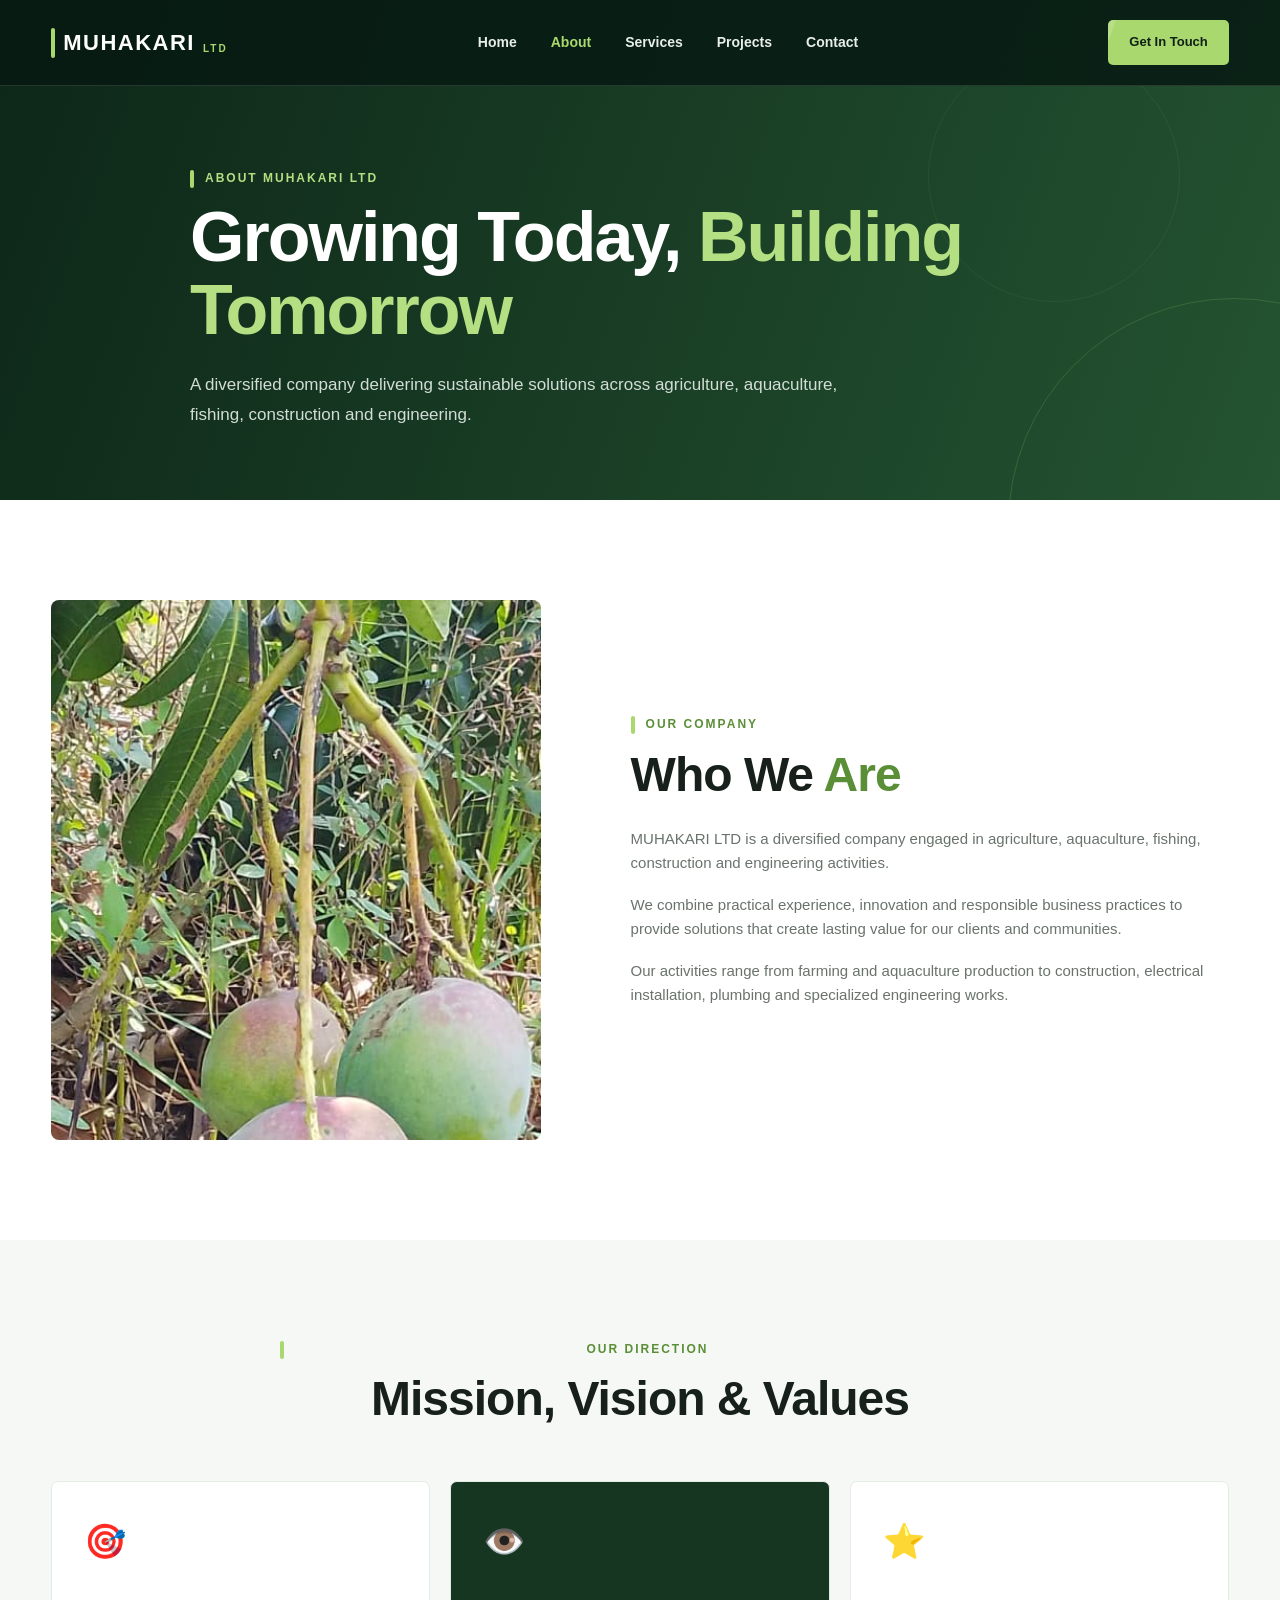
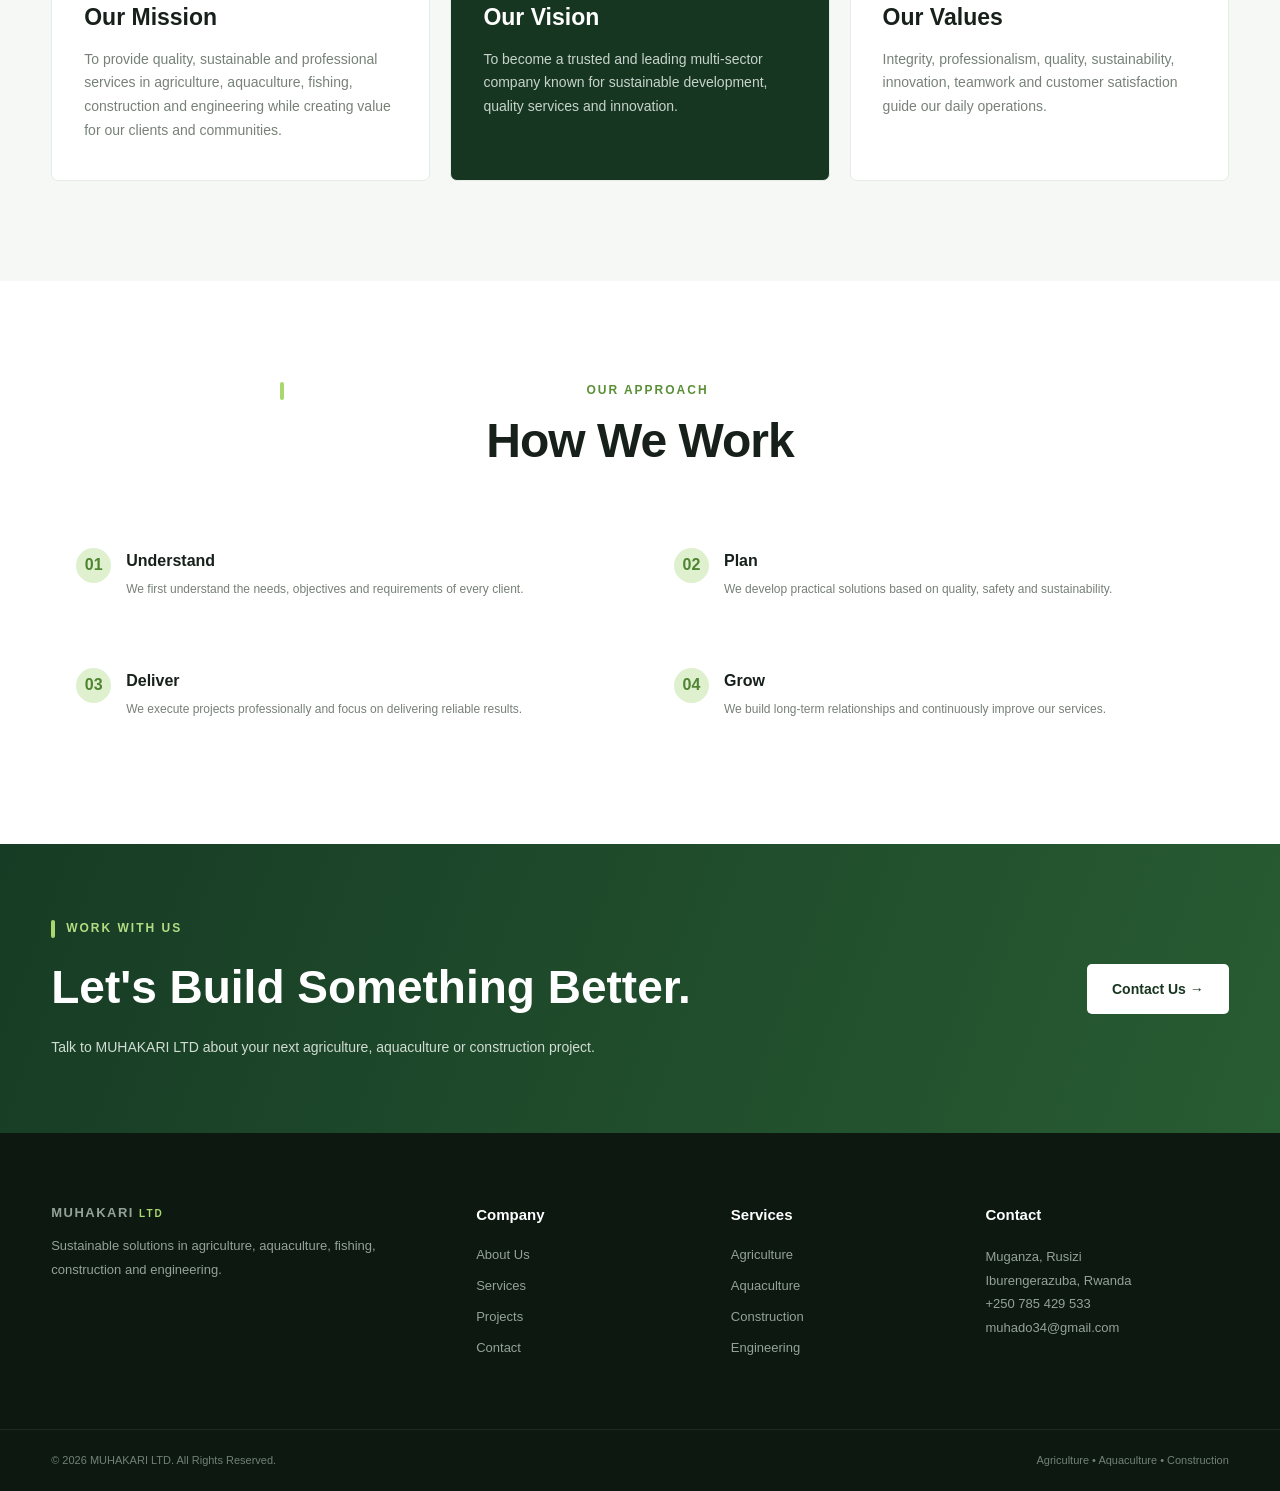
==== about.html @ 99298156 "Initial MUHAKARI L" ====
<!DOCTYPE html>
<html lang="en">
<head>
    <meta charset="UTF-8">
    <meta name="viewport" content="width=device-width, initial-scale=1.0">
    <title>About Us | MUHAKARI LTD</title>
    <link rel="stylesheet" href="css/style.css">
</head>

<body>

<header class="header">
    <div class="container nav-container">

        <a href="index.html" class="logo">
            <span class="logo-main">MUHAKARI</span>
            <span class="logo-sub">LTD</span>
        </a>

        <nav class="navbar">
            <a href="index.html">Home</a>
            <a href="about.html" class="active">About</a>
            <a href="services.html">Services</a>
            <a href="projects.html">Projects</a>
            <a href="contact.html">Contact</a>
        </nav>

        <a href="contact.html" class="nav-button">
            Get In Touch
        </a>

    </div>
</header>


<main>

    <!-- PAGE HERO -->

    <section class="page-hero">

        <div class="container">

            <span class="section-label">
                ABOUT MUHAKARI LTD
            </span>

            <h1>
                Growing Today,
                <span>Building Tomorrow</span>
            </h1>

            <p>
                A diversified company delivering sustainable
                solutions across agriculture, aquaculture,
                fishing, construction and engineering.
            </p>

        </div>

    </section>


    <!-- COMPANY INTRO -->

    <section class="section">

        <div class="container intro-grid">

            <div class="intro-image">

                <div class="image-box">

                    <img
                        src="images/about.jpeg"
                        alt="About MUHAKARI LTD"
                    >

                </div>

            </div>


            <div class="intro-content">

                <span class="section-label">
                    OUR COMPANY
                </span>

                <h2>
                    Who We <span>Are</span>
                </h2>

                <p>
                    MUHAKARI LTD is a diversified company engaged
                    in agriculture, aquaculture, fishing,
                    construction and engineering activities.
                </p>

                <p>
                    We combine practical experience, innovation
                    and responsible business practices to provide
                    solutions that create lasting value for our
                    clients and communities.
                </p>

                <p>
                    Our activities range from farming and
                    aquaculture production to construction,
                    electrical installation, plumbing and
                    specialized engineering works.
                </p>

            </div>

        </div>

    </section>


    <!-- MISSION / VISION -->

    <section class="services section">

        <div class="container">

            <div class="section-heading center">

                <span class="section-label">
                    OUR DIRECTION
                </span>

                <h2>
                    Mission, Vision & Values
                </h2>

            </div>


            <div class="service-grid">

                <article class="service-card">

                    <div class="service-icon">
                        🎯
                    </div>

                    <h3>
                        Our Mission
                    </h3>

                    <p>
                        To provide quality, sustainable and
                        professional services in agriculture,
                        aquaculture, fishing, construction and
                        engineering while creating value for
                        our clients and communities.
                    </p>

                </article>


                <article class="service-card featured">

                    <div class="service-icon">
                        👁️
                    </div>

                    <h3>
                        Our Vision
                    </h3>

                    <p>
                        To become a trusted and leading
                        multi-sector company known for
                        sustainable development, quality
                        services and innovation.
                    </p>

                </article>


                <article class="service-card">

                    <div class="service-icon">
                        ⭐
                    </div>

                    <h3>
                        Our Values
                    </h3>

                    <p>
                        Integrity, professionalism, quality,
                        sustainability, innovation, teamwork
                        and customer satisfaction guide our
                        daily operations.
                    </p>

                </article>

            </div>

        </div>

    </section>


    <!-- OUR APPROACH -->

    <section class="section">

        <div class="container">

            <div class="section-heading center">

                <span class="section-label">
                    OUR APPROACH
                </span>

                <h2>
                    How We Work
                </h2>

            </div>


            <div class="why-items">

                <div class="why-item">

                    <span class="why-icon">01</span>

                    <div>

                        <h3>
                            Understand
                        </h3>

                        <p>
                            We first understand the needs,
                            objectives and requirements of
                            every client.
                        </p>

                    </div>

                </div>


                <div class="why-item">

                    <span class="why-icon">02</span>

                    <div>

                        <h3>
                            Plan
                        </h3>

                        <p>
                            We develop practical solutions
                            based on quality, safety and
                            sustainability.
                        </p>

                    </div>

                </div>


                <div class="why-item">

                    <span class="why-icon">03</span>

                    <div>

                        <h3>
                            Deliver
                        </h3>

                        <p>
                            We execute projects professionally
                            and focus on delivering reliable
                            results.
                        </p>

                    </div>

                </div>


                <div class="why-item">

                    <span class="why-icon">04</span>

                    <div>

                        <h3>
                            Grow
                        </h3>

                        <p>
                            We build long-term relationships
                            and continuously improve our
                            services.
                        </p>

                    </div>

                </div>

            </div>

        </div>

    </section>


    <!-- CTA -->

    <section class="cta">

        <div class="container cta-container">

            <div>

                <span class="section-label">
                    WORK WITH US
                </span>

                <h2>
                    Let's Build Something Better.
                </h2>

                <p>
                    Talk to MUHAKARI LTD about your next
                    agriculture, aquaculture or construction
                    project.
                </p>

            </div>

            <a href="contact.html" class="btn btn-light">
                Contact Us →
            </a>

        </div>

    </section>

</main>


<footer class="footer">

    <div class="container footer-grid">

        <div>

            <a href="index.html" class="footer-logo">
                MUHAKARI <span>LTD</span>
            </a>

            <p>
                Sustainable solutions in agriculture,
                aquaculture, fishing, construction and
                engineering.
            </p>

        </div>

        <div>

            <h3>Company</h3>

            <a href="about.html">About Us</a>
            <a href="services.html">Services</a>
            <a href="projects.html">Projects</a>
            <a href="contact.html">Contact</a>

        </div>

        <div>

            <h3>Services</h3>

            <a href="services.html">Agriculture</a>
            <a href="services.html">Aquaculture</a>
            <a href="services.html">Construction</a>
            <a href="services.html">Engineering</a>

        </div>

    
<div>

    <h3>
        Contact
    </h3>

    <p>
        Muganza, Rusizi
    </p>

    <p>
        Iburengerazuba, Rwanda
    </p>

    <p>
        +250 785 429 533
    </p>

    <p>
        muhado34@gmail.com
    </p>

</div>


    </div>

    <div class="footer-bottom">

        <p>
            © 2026 MUHAKARI LTD. All Rights Reserved.
        </p>

        <p>
            Agriculture • Aquaculture • Construction
        </p>

    </div>

</footer>

</body>
</html>
---- css/style.css ----
/* =========================================
   MUHAKARI LTD
   MAIN STYLESHEET
========================================= */


/* =========================================
   RESET
========================================= */

* {
    margin: 0;
    padding: 0;
    box-sizing: border-box;
}

html {
    scroll-behavior: smooth;
}

body {
    font-family:
        Arial,
        Helvetica,
        sans-serif;

    color: #17201b;

    background: #ffffff;

    line-height: 1.6;
}

img {
    width: 100%;
    display: block;
}

a {
    text-decoration: none;
    color: inherit;
}

.container {
    width: min(1180px, 92%);

    margin: auto;
}

.section {
    padding: 100px 0;
}


/* =========================================
   HEADER
========================================= */

.header {
    position: absolute;

    top: 0;
    left: 0;

    width: 100%;

    z-index: 100;

    background: rgba(7, 25, 18, 0.85);

    border-bottom:
        1px solid
        rgba(255, 255, 255, 0.12);
}

.nav-container {
    min-height: 85px;

    display: flex;

    align-items: center;

    justify-content: space-between;

    gap: 30px;
}


/* LOGO */

.logo {
    display: flex;

    align-items: baseline;

    gap: 6px;

    color: #ffffff;

    font-size: 23px;

    font-weight: 800;

    letter-spacing: 1px;
}

.logo-main {
    color: #ffffff;
}

.logo-sub {
    color: #a8d86e;

    font-size: 14px;
}


/* NAVIGATION */

.navbar {
    display: flex;

    align-items: center;

    gap: 34px;
}

.navbar a {
    color: #e8eee9;

    font-size: 14px;

    font-weight: 600;

    transition: 0.3s;
}

.navbar a:hover,
.navbar a.active {
    color: #a8d86e;
}


/* NAV BUTTON */

.nav-button {
    padding: 12px 21px;

    background: #a8d86e;

    color: #102116;

    border-radius: 5px;

    font-size: 13px;

    font-weight: 700;

    transition: 0.3s;
}

.nav-button:hover {
    background: #ffffff;

    transform: translateY(-2px);
}


/* =========================================
   HERO
========================================= */

.hero {
    min-height: 800px;

    position: relative;

    display: flex;

    align-items: center;

    background-image:
        url("../images/hero.jpg");

    background-size: cover;

    background-position: center;
}

.hero-overlay {
    position: absolute;

    inset: 0;

    background:
        linear-gradient(
            90deg,
            rgba(4, 20, 13, 0.94),
            rgba(4, 20, 13, 0.68),
            rgba(4, 20, 13, 0.35)
        );
}

.hero-container {
    position: relative;

    z-index: 2;

    display: grid;

    grid-template-columns:
        1.4fr
        0.8fr;

    align-items: center;

    gap: 70px;

    padding-top: 80px;
}

.hero-content {
    max-width: 720px;
}

.hero-tag {
    display: inline-block;

    margin-bottom: 20px;

    padding: 8px 15px;

    border-left:
        3px solid
        #a8d86e;

    color: #d2e8bd;

    font-size: 12px;

    font-weight: 700;

    letter-spacing: 2px;
}

.hero h1 {
    color: #ffffff;

    font-size:
        clamp(48px, 6vw, 78px);

    line-height: 1.03;

    letter-spacing: -2px;

    margin-bottom: 28px;
}

.hero h1 span {
    color: #a8d86e;
}

.hero-content > p {
    max-width: 620px;

    color: #d7dfda;

    font-size: 17px;

    line-height: 1.8;
}


/* HERO BUTTONS */

.hero-buttons {
    display: flex;

    gap: 14px;

    margin-top: 35px;

    flex-wrap: wrap;
}

.btn {
    display: inline-flex;

    align-items: center;

    justify-content: center;

    min-height: 50px;

    padding: 0 25px;

    border-radius: 5px;

    font-size: 14px;

    font-weight: 700;

    transition: 0.3s;
}

.btn-primary {
    background: #a8d86e;

    color: #142018;
}

.btn-primary:hover {
    background: #ffffff;

    transform: translateY(-3px);
}

.btn-outline {
    color: #ffffff;

    border:
        1px solid
        rgba(255, 255, 255, 0.5);
}

.btn-outline:hover {
    background: #ffffff;

    color: #142018;
}


/* HERO INFO */

.hero-info {
    display: flex;

    flex-direction: column;

    gap: 14px;
}

.info-card {
    display: flex;

    align-items: center;

    gap: 18px;

    padding: 18px 20px;

    background:
        rgba(255, 255, 255, 0.08);

    border:
        1px solid
        rgba(255, 255, 255, 0.16);

    backdrop-filter: blur(8px);

    border-radius: 6px;
}

.info-card strong {
    color: #a8d86e;

    font-size: 22px;
}

.info-card h3 {
    color: #ffffff;

    font-size: 16px;
}

.info-card p {
    color: #bdc9c1;

    font-size: 12px;
}


/* =========================================
   SECTION TITLES
========================================= */

.section-label {
    display: block;

    margin-bottom: 12px;

    color: #5b8f37;

    font-size: 12px;

    font-weight: 800;

    letter-spacing: 2px;
}

.section-heading {
    display: flex;

    align-items: end;

    justify-content: space-between;

    gap: 50px;

    margin-bottom: 50px;
}

.section-heading h2,
.intro-content h2,
.why h2 {
    color: #17201b;

    font-size:
        clamp(32px, 4vw, 48px);

    line-height: 1.15;

    letter-spacing: -1px;
}

.section-heading > p {
    max-width: 470px;

    color: #6c776f;

    font-size: 15px;
}

.section-heading.center {
    display: block;

    text-align: center;

    max-width: 720px;

    margin:
        0 auto
        55px;
}

.section-heading.center p {
    margin: 18px auto 0;
}


/* =========================================
   INTRO
========================================= */

.intro {
    background: #ffffff;
}

.intro-grid {
    display: grid;

    grid-template-columns:
        0.9fr
        1.1fr;

    gap: 90px;

    align-items: center;
}

.intro-image {
    position: relative;
}

.image-box {
    position: relative;

    overflow: hidden;

    border-radius: 8px;
}

.image-box img {
    height: 540px;

    object-fit: cover;
}

.experience {
    position: absolute;

    right: 20px;

    bottom: 20px;

    width: 150px;

    padding: 22px;

    background: #a8d86e;

    color: #17201b;

    border-radius: 5px;
}

.experience strong {
    display: block;

    font-size: 38px;

    line-height: 1;
}

.experience span {
    display: block;

    margin-top: 8px;

    font-size: 12px;

    font-weight: 700;
}

.intro-content h2 {
    margin-bottom: 25px;
}

.intro-content h2 span {
    color: #5b8f37;
}

.intro-content p {
    margin-bottom: 18px;

    color: #69736c;

    font-size: 15px;
}


/* CHECK LIST */

.check-list {
    display: grid;

    grid-template-columns:
        1fr
        1fr;

    gap: 12px;

    margin: 28px 0;
}

.check-list div {
    display: flex;

    align-items: center;

    gap: 10px;

    color: #26322b;

    font-size: 13px;

    font-weight: 600;
}

.check-list span {
    display: flex;

    align-items: center;

    justify-content: center;

    width: 22px;

    height: 22px;

    background: #e9f5dc;

    color: #4f8431;

    border-radius: 50%;

    font-size: 12px;
}

.text-button {
    display: inline-block;

    color: #4f8431;

    font-size: 14px;

    font-weight: 800;

    transition: 0.3s;
}

.text-button:hover {
    letter-spacing: 0.5px;
}


/* =========================================
   SERVICES
========================================= */

.services {
    background: #f5f8f4;
}

.service-grid {
    display: grid;

    grid-template-columns:
        repeat(3, 1fr);

    gap: 20px;
}

.service-card {
    position: relative;

    min-height: 300px;

    padding: 32px;

    background: #ffffff;

    border:
        1px solid
        #e5ebe5;

    border-radius: 7px;

    transition: 0.35s;

    overflow: hidden;
}

.service-card:hover {
    transform: translateY(-7px);

    box-shadow:
        0 20px 45px
        rgba(25, 45, 31, 0.09);
}

.service-card.featured {
    background: #173622;

    color: #ffffff;
}

.service-icon {
    font-size: 34px;

    margin-bottom: 30px;
}

.service-number {
    position: absolute;

    top: 30px;

    right: 30px;

    color: #a9b3ac;

    font-size: 12px;

    font-weight: 700;
}

.service-card.featured .service-number {
    color: #9eb7a2;
}

.service-card h3 {
    margin-bottom: 12px;

    font-size: 23px;
}

.service-card p {
    color: #778179;

    font-size: 14px;

    line-height: 1.7;
}

.service-card.featured p {
    color: #c6d3ca;
}

.service-card a {
    position: absolute;

    left: 32px;

    bottom: 28px;

    color: #568a36;

    font-size: 13px;

    font-weight: 800;
}

.service-card.featured a {
    color: #b2df7d;
}


/* =========================================
   INDUSTRIES
========================================= */

.industries {
    background: #ffffff;
}

.industry-grid {
    display: grid;

    grid-template-columns:
        repeat(3, 1fr);

    gap: 20px;
}

.industry-card {
    min-height: 390px;

    position: relative;

    display: flex;

    align-items: end;

    padding: 30px;

    border-radius: 8px;

    overflow: hidden;

    background-size: cover;

    background-position: center;

    isolation: isolate;
}

.industry-card::before {
    content: "";

    position: absolute;

    inset: 0;

    z-index: -1;

    background:
        linear-gradient(
            transparent 15%,
            rgba(3, 18, 10, 0.92)
        );
}

.agriculture-bg {
    background-image:
        url("../images/agriculture.jpg");
}

.aquaculture-bg {
    background-image:
        url("../images/aquaculture.jpg");
}

.construction-bg {
    background-image:
        url("../images/construction.jpg");
}

.industry-card div {
    color: #ffffff;
}

.industry-card span {
    color: #b3dd82;

    font-size: 12px;

    font-weight: 800;
}

.industry-card h3 {
    margin: 8px 0;

    font-size: 28px;
}

.industry-card p {
    color: #d4ded7;

    font-size: 13px;

    line-height: 1.7;
}


/* =========================================
   WHY US
========================================= */

.why {
    background: #eef4eb;
}

.why-grid {
    display: grid;

    grid-template-columns:
        0.9fr
        1.1fr;

    gap: 100px;

    align-items: center;
}

.why h2 {
    margin-bottom: 22px;
}

.why > .container > div:first-child > p {
    color: #69736c;

    font-size: 15px;

    line-height: 1.8;
}

.why-items {
    display: grid;

    grid-template-columns:
        1fr
        1fr;

    gap: 18px;
}

.why-item {
    display: flex;

    gap: 15px;

    padding: 25px;

    background: #ffffff;

    border-radius: 7px;
}

.why-icon {
    flex-shrink: 0;

    display: flex;

    align-items: center;

    justify-content: center;

    width: 35px;

    height: 35px;

    background: #dff0cf;

    color: #4f8431;

    border-radius: 50%;

    font-weight: 800;
}

.why-item h3 {
    margin-bottom: 7px;

    font-size: 16px;
}

.why-item p {
    color: #768078;

    font-size: 12px;

    line-height: 1.6;
}


/* =========================================
   CTA
========================================= */

.cta {
    padding: 75px 0;

    background:
        linear-gradient(
            110deg,
            #173c25,
            #285c32
        );

    color: #ffffff;
}

.cta-container {
    display: flex;

    align-items: center;

    justify-content: space-between;

    gap: 50px;
}

.cta .section-label {
    color: #b3dd82;
}

.cta h2 {
    margin-bottom: 12px;

    font-size:
        clamp(30px, 4vw, 46px);
}

.cta p {
    max-width: 600px;

    color: #d1ddd4;

    font-size: 14px;
}

.btn-light {
    flex-shrink: 0;

    background: #ffffff;

    color: #18351f;
}

.btn-light:hover {
    background: #b4df82;

    transform: translateY(-3px);
}


/* =========================================
   FOOTER
========================================= */

.footer {
    padding-top: 70px;

    background: #0c1810;

    color: #ffffff;
}

.footer-grid {
    display: grid;

    grid-template-columns:
        1.5fr
        0.8fr
        0.8fr
        1fr;

    gap: 60px;

    padding-bottom: 60px;
}

.footer-logo {
    display: inline-block;

    margin-bottom: 20px;

    font-size: 23px;

    font-weight: 800;

    letter-spacing: 1px;
}

.footer-logo span {
    color: #a8d86e;
}

.footer-grid > div:first-child p {
    max-width: 350px;

    color: #94a299;

    font-size: 13px;

    line-height: 1.8;
}

.footer h3 {
    margin-bottom: 18px;

    color: #ffffff;

    font-size: 15px;
}

.footer-grid a {
    display: block;

    margin-bottom: 10px;

    color: #94a299;

    font-size: 13px;

    transition: 0.3s;
}

.footer-grid a:hover {
    color: #a8d86e;
}

.footer-grid p {
    color: #94a299;

    font-size: 13px;

    line-height: 1.8;
}

.footer-bottom {
    display: flex;

    justify-content: space-between;

    gap: 20px;

    padding: 22px 4%;

    border-top:
        1px solid
        rgba(255, 255, 255, 0.08);

    color: #738078;

    font-size: 11px;
}


/* =========================================
   RESPONSIVE
========================================= */

@media (max-width: 1000px) {

    .navbar {
        gap: 20px;
    }

    .nav-button {
        display: none;
    }

    .hero-container {
        grid-template-columns: 1fr;

        padding-bottom: 80px;
    }

    .hero-info {
        display: grid;

        grid-template-columns:
            repeat(3, 1fr);
    }

    .intro-grid {
        gap: 50px;
    }

    .why-grid {
        gap: 50px;
    }

    .footer-grid {
        grid-template-columns:
            1fr
            1fr;
    }
}


@media (max-width: 760px) {

    .section {
        padding: 70px 0;
    }

    .header {
        position: relative;

        background: #0c1810;
    }

    .nav-container {
        min-height: auto;

        padding: 20px 0;

        flex-direction: column;

        gap: 18px;
    }

    .navbar {
        width: 100%;

        justify-content: center;

        flex-wrap: wrap;

        gap: 15px 22px;
    }

    .hero {
        min-height: 720px;
    }

    .hero-container {
        padding-top: 50px;
    }

    .hero h1 {
        font-size: 50px;
    }

    .hero-info {
        grid-template-columns: 1fr;
    }

    .section-heading {
        display: block;
    }

    .section-heading > p {
        margin-top: 18px;
    }

    .intro-grid,
    .why-grid {
        grid-template-columns: 1fr;
    }

    .service-grid,
    .industry-grid {
        grid-template-columns: 1fr;
    }

    .image-box img {
        height: 400px;
    }

    .why-items {
        grid-template-columns: 1fr;
    }

    .cta-container {
        flex-direction: column;

        align-items: flex-start;
    }

    .footer-grid {
        grid-template-columns: 1fr;

        gap: 35px;
    }

    .footer-bottom {
        flex-direction: column;
    }
}


@media (max-width: 480px) {

    .container {
        width: 90%;
    }

    .hero h1 {
        font-size: 42px;
    }

    .hero-content > p {
        font-size: 15px;
    }

    .hero-buttons {
        flex-direction: column;

        align-items: stretch;
    }

    .btn {
        width: 100%;
    }

    .check-list {
        grid-template-columns: 1fr;
    }

    .experience {
        right: 10px;

        bottom: 10px;
    }
}
/* =========================================
   INNER PAGE HERO
========================================= */

.page-hero {
    min-height: 500px;

    display: flex;

    align-items: center;

    padding-top: 100px;

    background:
        linear-gradient(
            110deg,
            #0d2618,
            #245431
        );

    color: #ffffff;
}

.page-hero .container {
    max-width: 900px;
}

.page-hero .section-label {
    color: #b4df82;
}

.page-hero h1 {
    margin-bottom: 22px;

    font-size:
        clamp(45px, 6vw, 70px);

    line-height: 1.05;

    letter-spacing: -2px;
}

.page-hero h1 span {
    color: #b4df82;
}

.page-hero p {
    max-width: 650px;

    color: #d2ddd5;

    font-size: 17px;

    line-height: 1.8;
}

/* =========================================
   CONTACT QUICK ACTIONS
========================================= */

.contact-quick-actions {
    display: grid;

    grid-template-columns:
        1fr
        1fr;

    gap: 15px;

    margin-bottom: 30px;
}

.quick-action {
    display: flex;

    align-items: center;

    gap: 13px;

    padding: 17px;

    background: #ffffff;

    border:
        1px solid
        #e1e8e1;

    border-radius: 6px;

    transition: 0.3s ease;
}

.quick-action:hover {
    border-color: #a8d86e;

    transform: translateY(-3px);

    box-shadow:
        0 10px 25px
        rgba(23, 54, 34, 0.08);
}

.quick-action > span {
    display: flex;

    align-items: center;

    justify-content: center;

    width: 40px;

    height: 40px;

    background: #e9f4df;

    border-radius: 50%;

    font-size: 17px;
}

.quick-action strong {
    display: block;

    margin-bottom: 3px;

    color: #173622;

    font-size: 12px;
}

.quick-action small {
    color: #758078;

    font-size: 11px;
}


@media (max-width: 600px) {

    .contact-quick-actions {
        grid-template-columns: 1fr;
    }

}
/* =========================================
   CONTACT BAR
========================================= */

.contact-bar {
    padding: 35px 0;

    background: #102419;

    color: #ffffff;
}

.contact-bar-container {
    display: grid;

    grid-template-columns:
        repeat(3, 1fr);

    gap: 30px;
}

.contact-bar-container > div {
    padding-left: 20px;

    border-left:
        2px solid
        #a8d86e;
}

.contact-bar span {
    display: block;

    margin-bottom: 5px;

    color: #a8d86e;

    font-size: 10px;

    font-weight: 800;

    letter-spacing: 1.5px;
}

.contact-bar a,
.contact-bar p {
    color: #ffffff;

    font-size: 13px;

    font-weight: 600;
}

.contact-bar a:hover {
    color: #a8d86e;
}


@media (max-width: 760px) {

    .contact-bar-container {
        grid-template-columns: 1fr;

        gap: 20px;
    }

}

/* =========================================
   MUHAKARI LTD - BRAND SYSTEM
========================================= */

:root {
    --primary: #173622;
    --primary-dark: #0c1810;
    --primary-light: #285c32;

    --accent: #a8d86e;
    --accent-light: #e9f4df;

    --white: #ffffff;
    --black: #17201b;

    --text: #69736c;
    --border: #e3e9e3;
    --background: #f5f8f4;

    --container: 1180px;

    --radius: 7px;

    --transition: 0.3s ease;
}


/* =========================================
   PROFESSIONAL LOGO
========================================= */

.logo {
    position: relative;

    display: inline-flex;

    align-items: center;

    gap: 8px;

    color: var(--white);

    font-size: 22px;

    font-weight: 900;

    letter-spacing: 1.5px;
}

.logo::before {
    content: "";

    width: 4px;

    height: 30px;

    background: var(--accent);

    border-radius: 10px;
}

.logo-main {
    color: var(--white);

    line-height: 1;
}

.logo-sub {
    align-self: flex-end;

    margin-bottom: 1px;

    color: var(--accent);

    font-size: 10px;

    font-weight: 800;

    letter-spacing: 2px;
}


/* FOOTER LOGO */

.footer-logo {
    display: inline-flex;

    align-items: center;

    gap: 8px;

    margin-bottom: 20px;

    color: var(--white);

    font-size: 22px;

    font-weight: 900;

    letter-spacing: 1.5px;
}

.footer-logo::before {
    content: "";

    width: 4px;

    height: 28px;

    background: var(--accent);

    border-radius: 10px;
}

.footer-logo span {
    color: var(--accent);

    font-size: 10px;

    letter-spacing: 2px;
}


/* =========================================
   GLOBAL BUTTON IMPROVEMENT
========================================= */

.btn,
.nav-button {
    position: relative;

    overflow: hidden;
}

.btn::after,
.nav-button::after {
    content: "";

    position: absolute;

    top: 0;

    left: -100%;

    width: 100%;

    height: 100%;

    background:
        rgba(255,255,255,0.18);

    transform: skewX(-20deg);

    transition: 0.5s;
}

.btn:hover::after,
.nav-button:hover::after {
    left: 120%;
}


/* =========================================
   CARD HOVER
========================================= */

.service-card,
.project-card,
.why-item,
.contact-services a {
    transition:
        transform 0.3s ease,
        box-shadow 0.3s ease,
        border-color 0.3s ease;
}

.service-card:hover,
.project-card:hover,
.why-item:hover {
    border-color: #b7d69a;
}


/* =========================================
   SECTION DECORATION
========================================= */

.section-label {
    position: relative;

    padding-left: 15px;
}

.section-label::before {
    content: "";

    position: absolute;

    left: 0;

    top: 50%;

    width: 4px;

    height: 18px;

    transform: translateY(-50%);

    background: var(--accent);

    border-radius: 5px;
}


/* =========================================
   PAGE HERO IMPROVEMENT
========================================= */

.page-hero {
    position: relative;

    overflow: hidden;
}

.page-hero::after {
    content: "";

    position: absolute;

    width: 450px;

    height: 450px;

    right: -180px;

    bottom: -250px;

    border:
        1px solid
        rgba(168, 216, 110, 0.18);

    border-radius: 50%;
}

.page-hero::before {
    content: "";

    position: absolute;

    width: 250px;

    height: 250px;

    right: 100px;

    top: 50px;

    border:
        1px solid
        rgba(168, 216, 110, 0.08);

    border-radius: 50%;
}


/* =========================================
   SELECTION
========================================= */

::selection {
    background: var(--accent);

    color: var(--primary-dark);
}


/* =========================================
   SCROLLBAR
========================================= */

::-webkit-scrollbar {
    width: 9px;
}

::-webkit-scrollbar-track {
    background: #edf2ed;
}

::-webkit-scrollbar-thumb {
    background: var(--primary);

    border-radius: 20px;
}

::-webkit-scrollbar-thumb:hover {
    background: var(--primary-light);
}
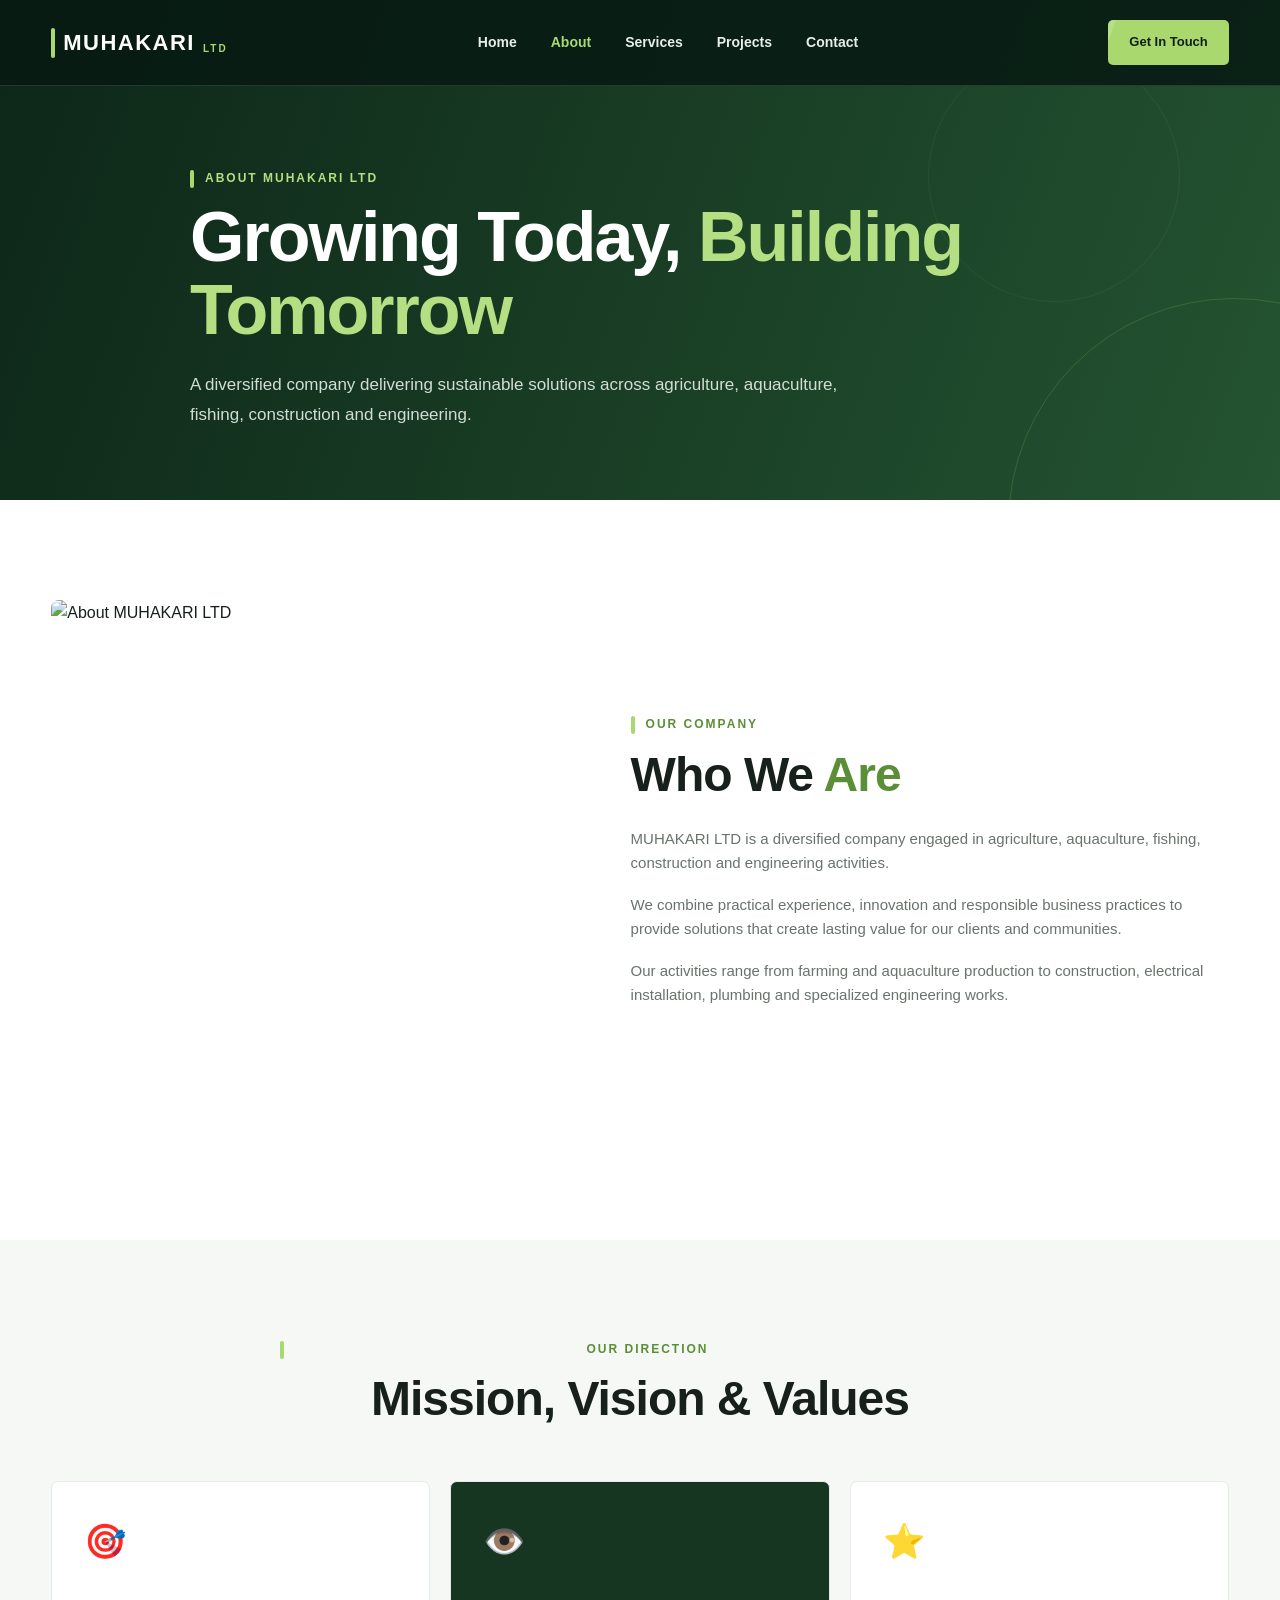
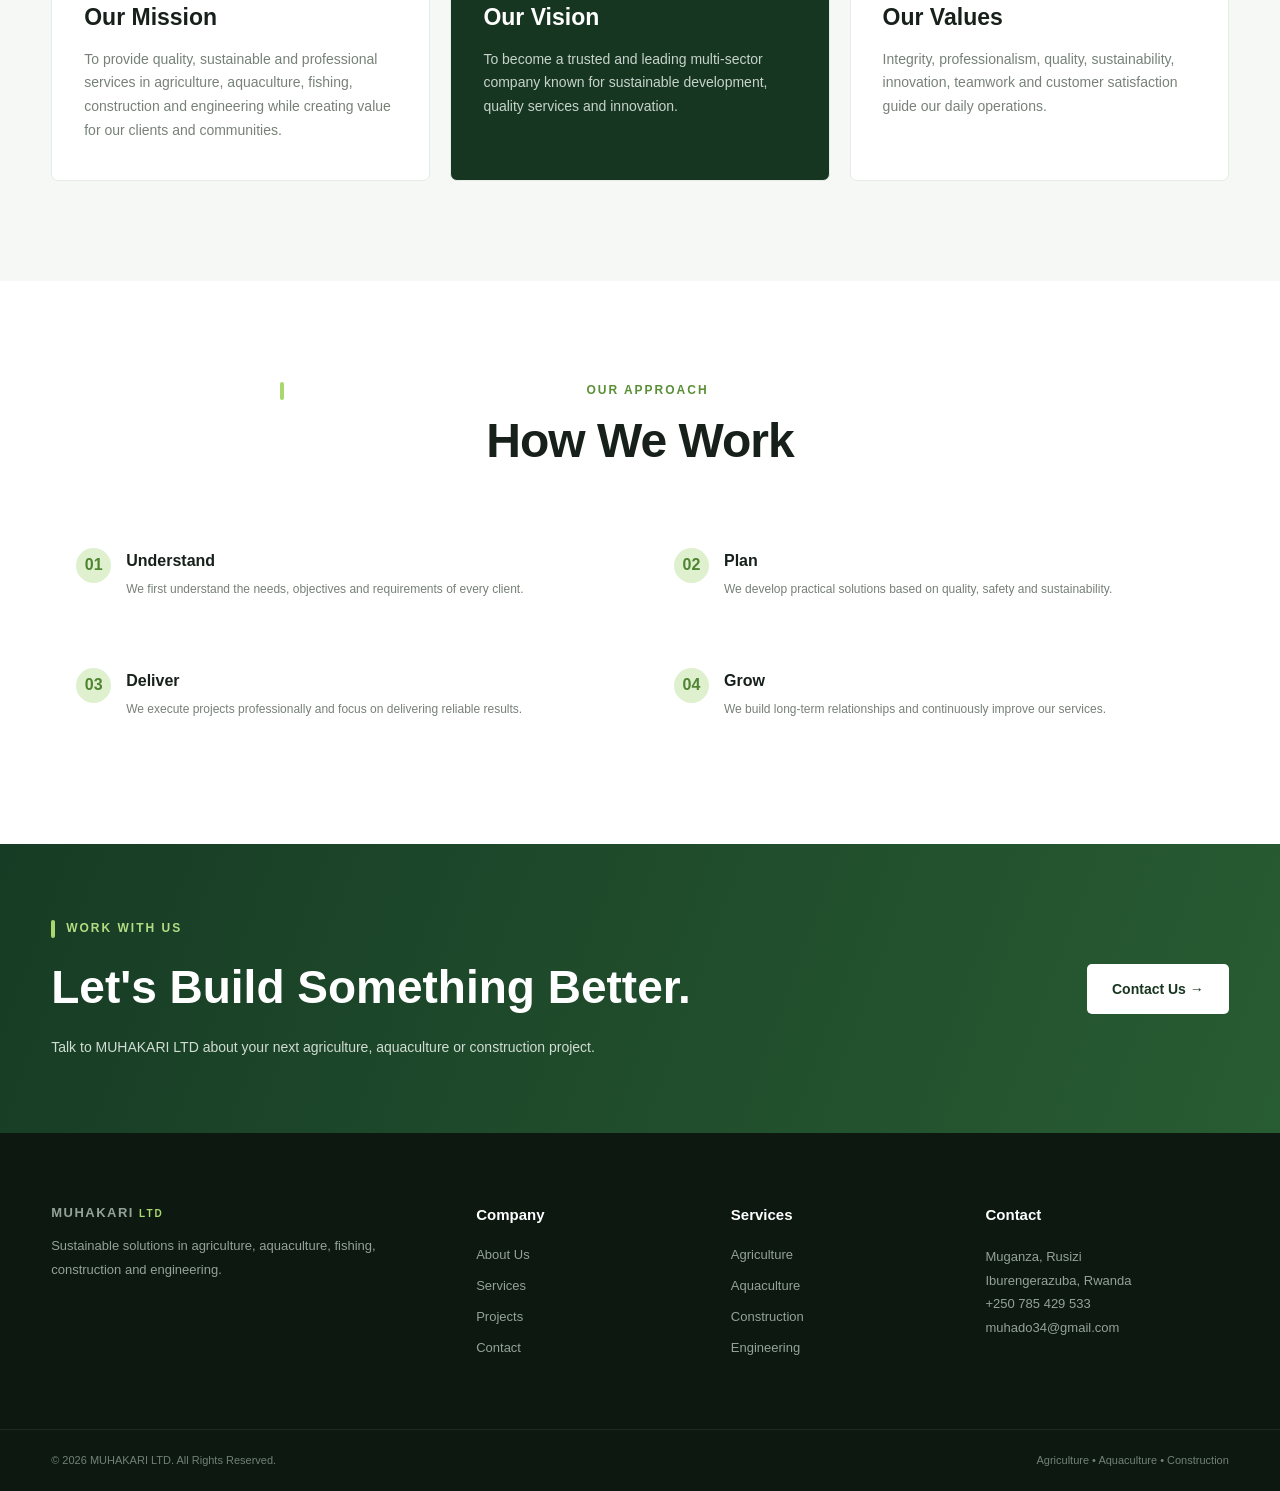
==== commit 6a5f8bdd: "update muhakari l" ====
--- a/about.html
+++ b/about.html
@@ -73,7 +73,7 @@
                 <div class="image-box">
 
                     <img
-                        src="images/about.jpeg"
+                        src="images/About.jpeg"
                         alt="About MUHAKARI LTD"
                     >
 
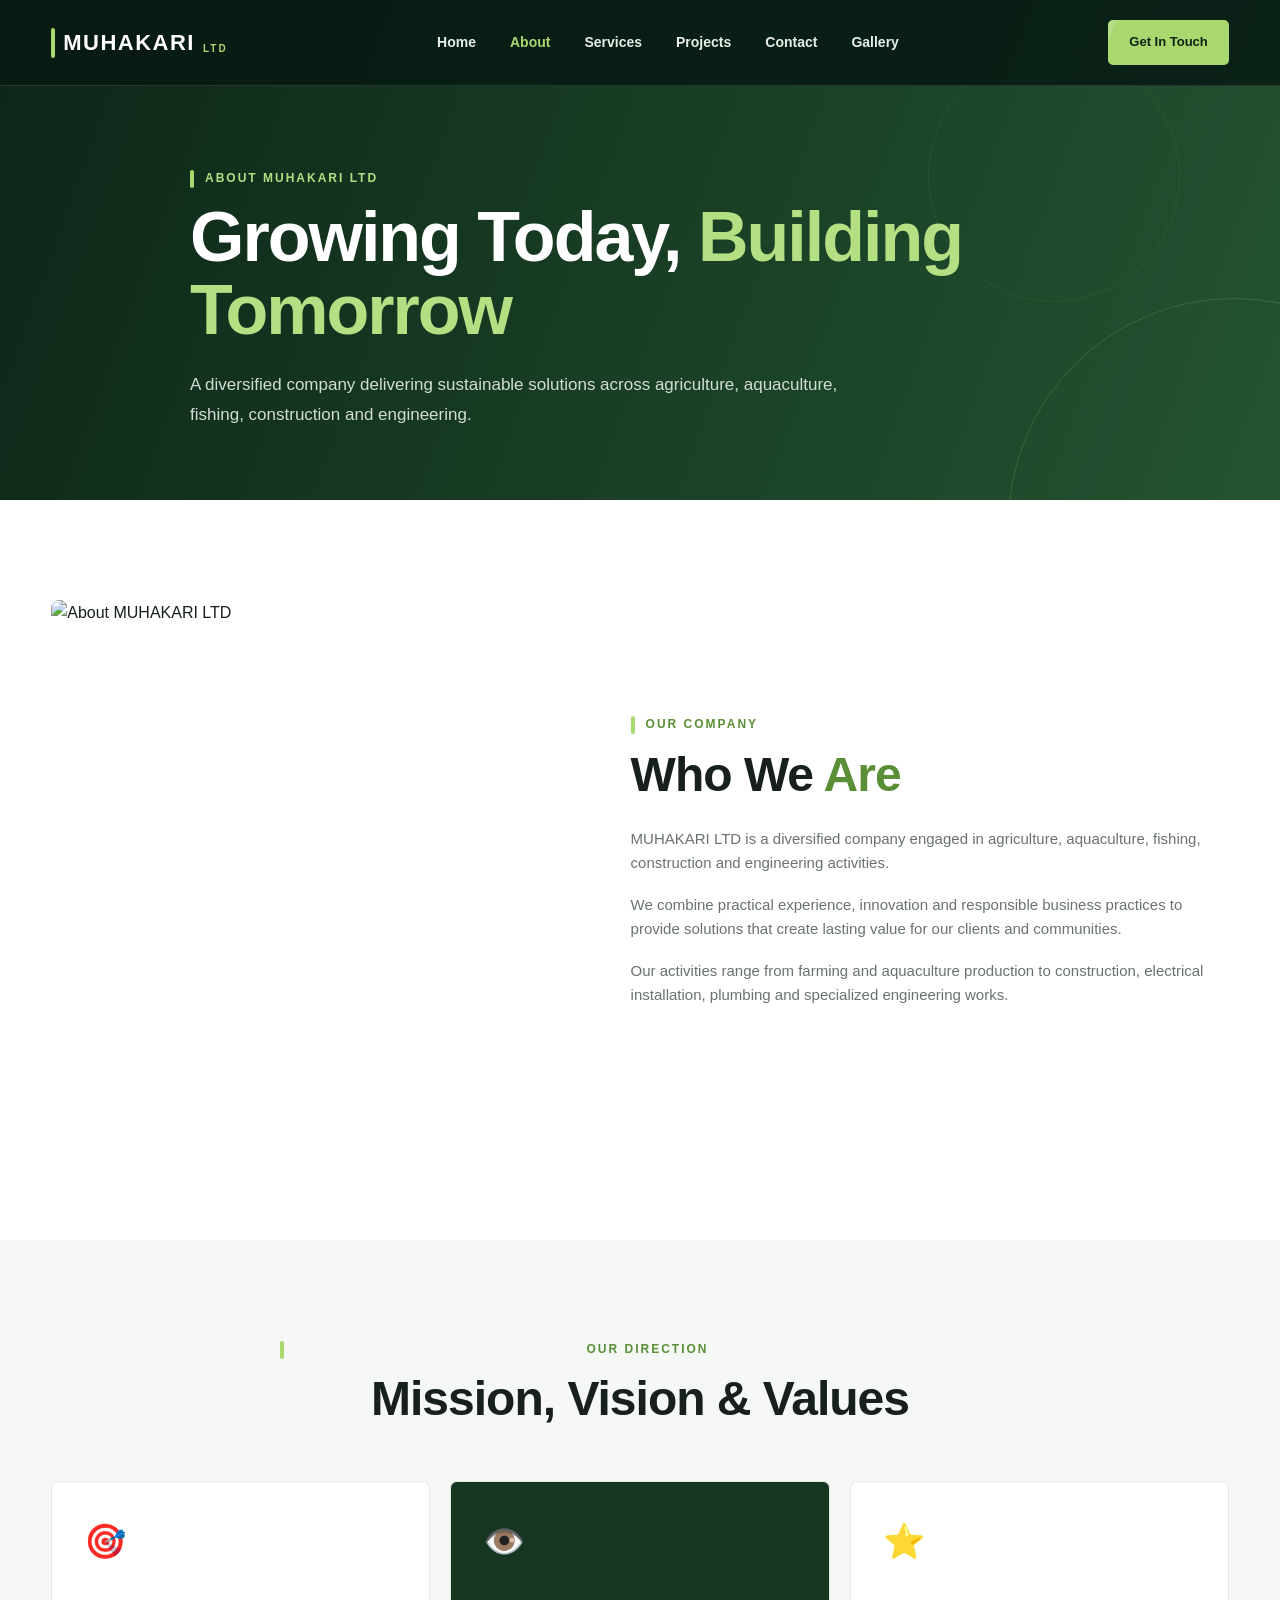
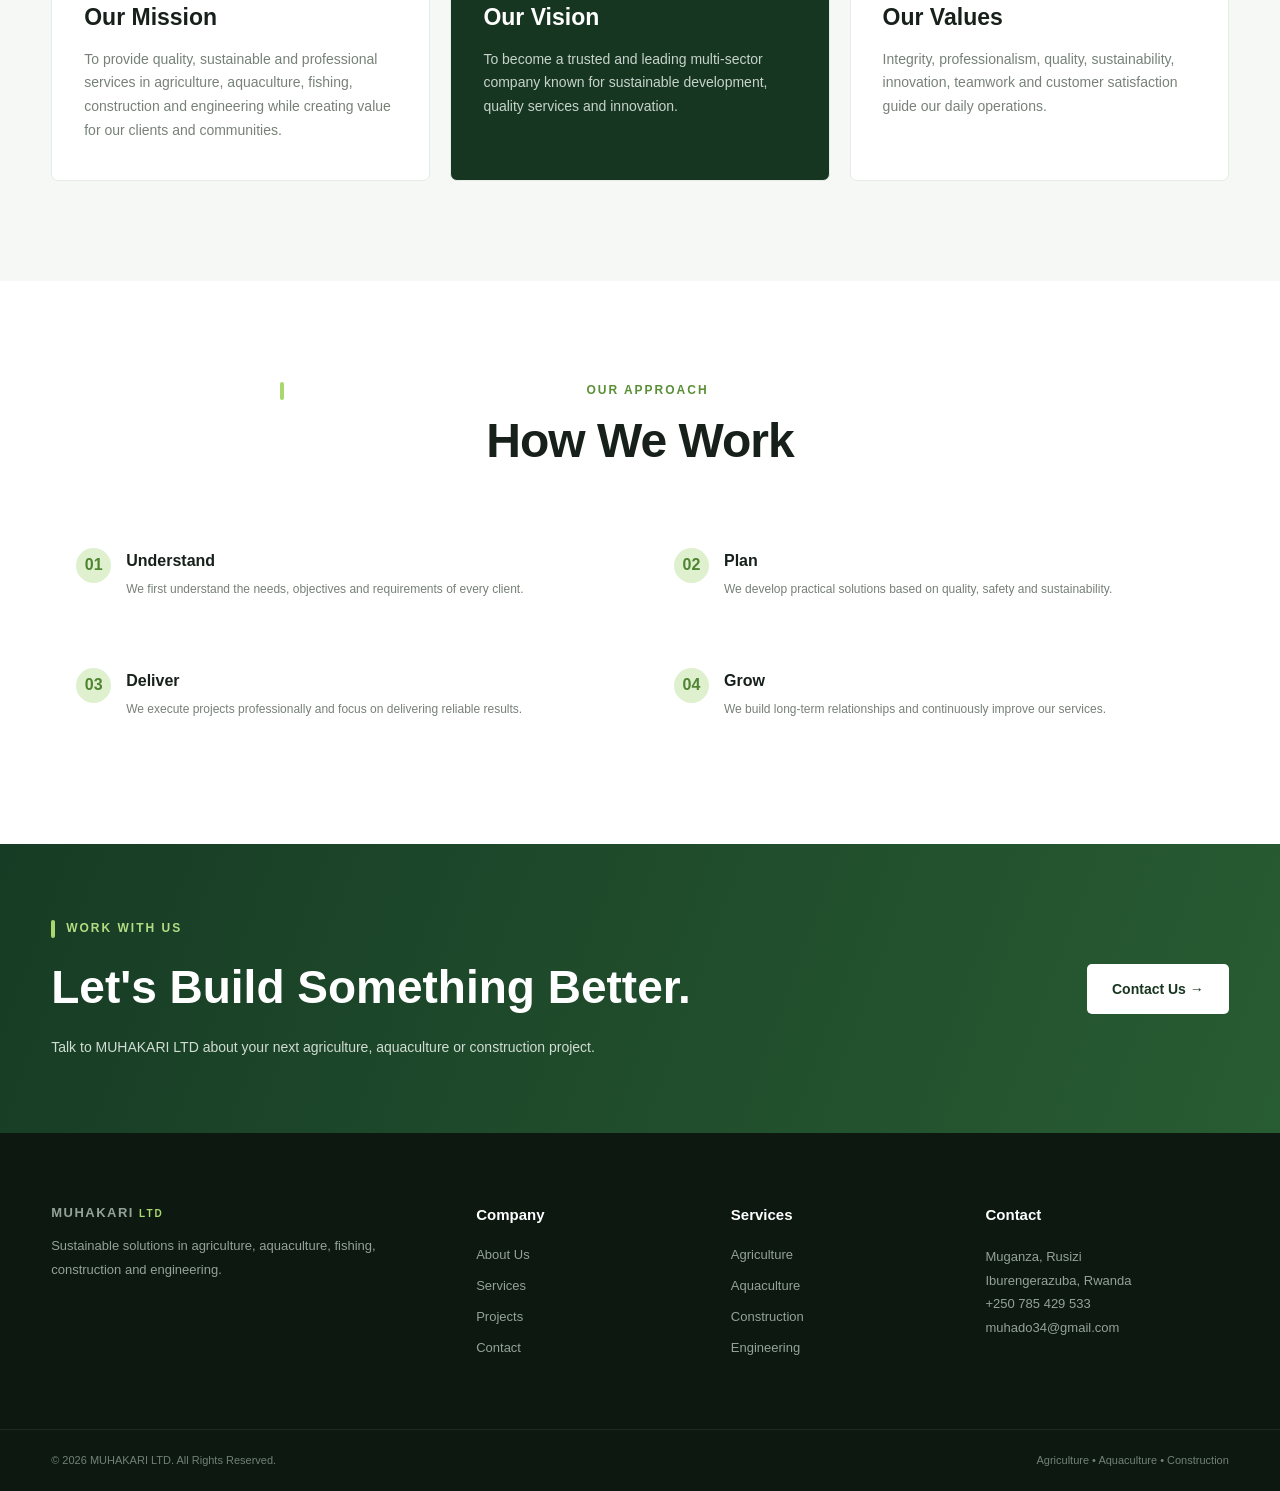
==== commit aa7c934b: "Update Muhakari LTD website" ====
--- a/about.html
+++ b/about.html
@@ -24,6 +24,7 @@
             <a href="services.html">Services</a>
             <a href="projects.html">Projects</a>
             <a href="contact.html">Contact</a>
+            <a href="gallery.html">Gallery</a>
         </nav>
 
         <a href="contact.html" class="nav-button">
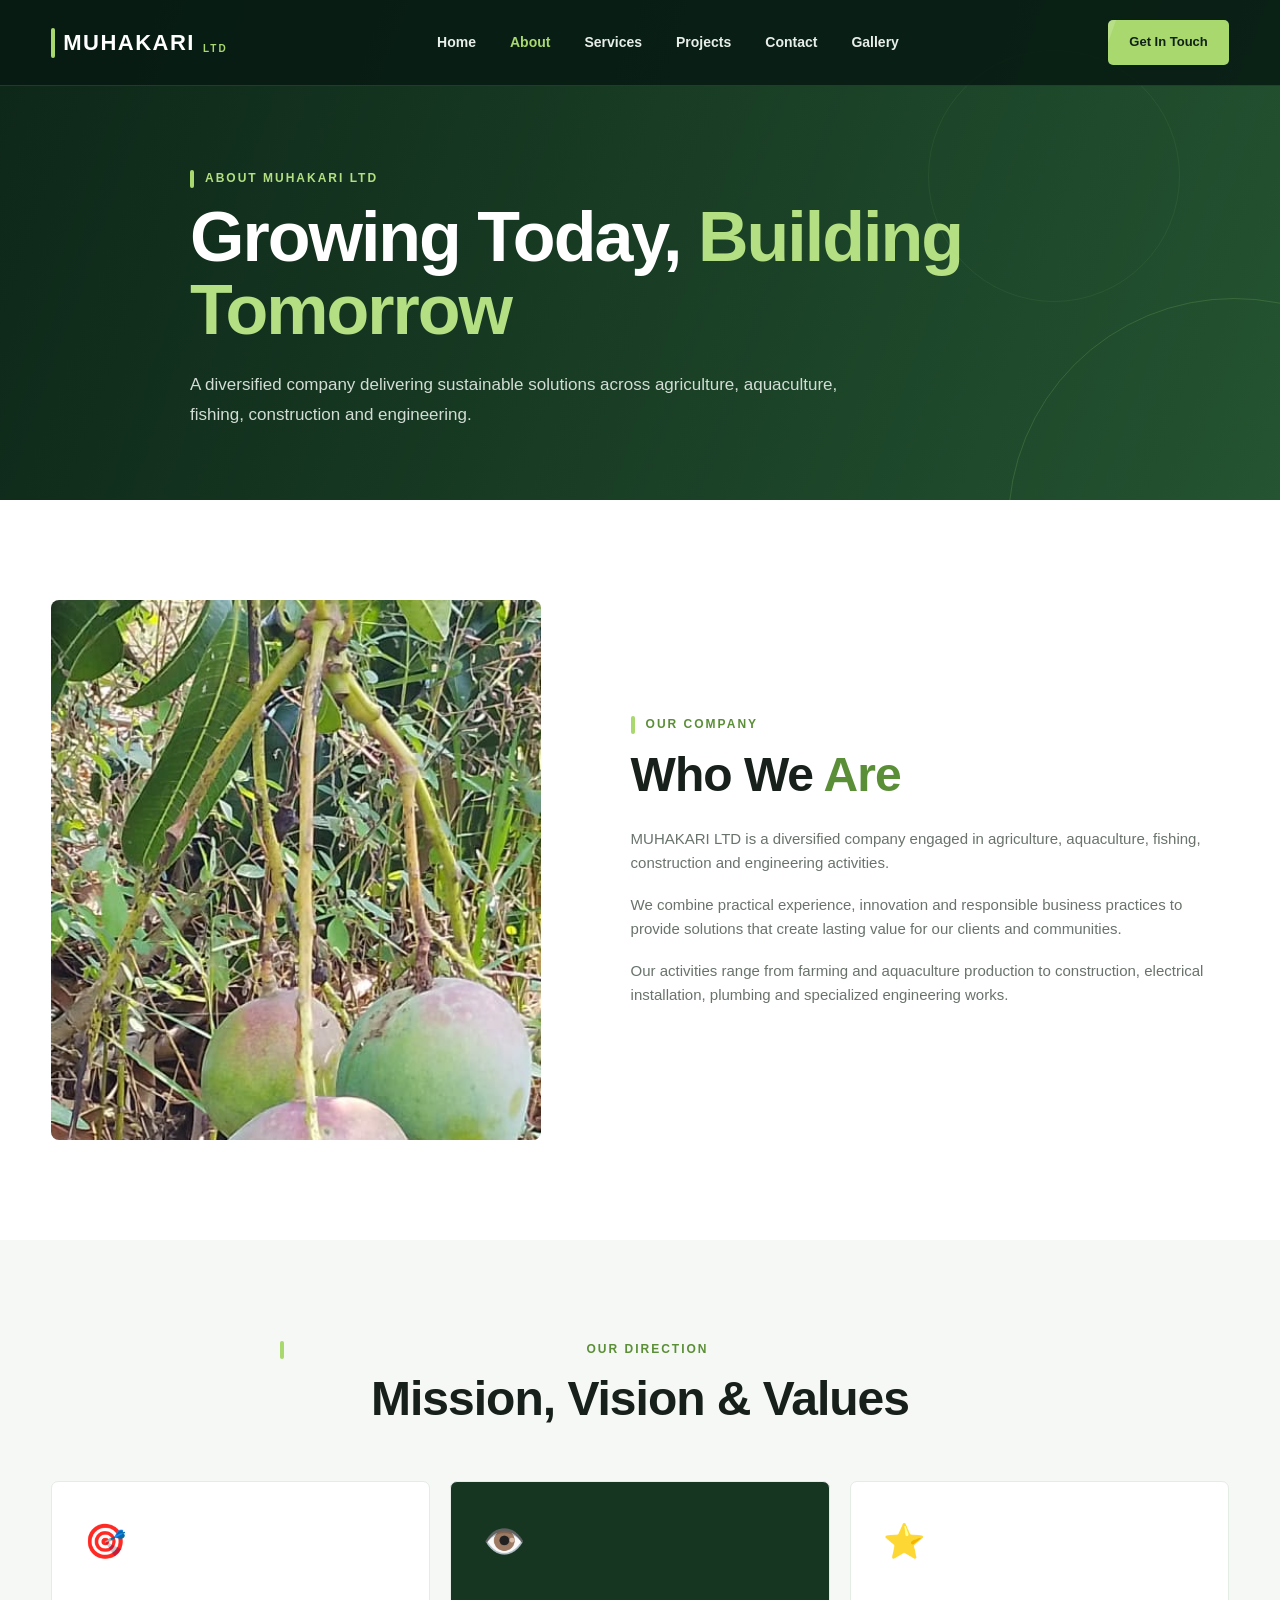
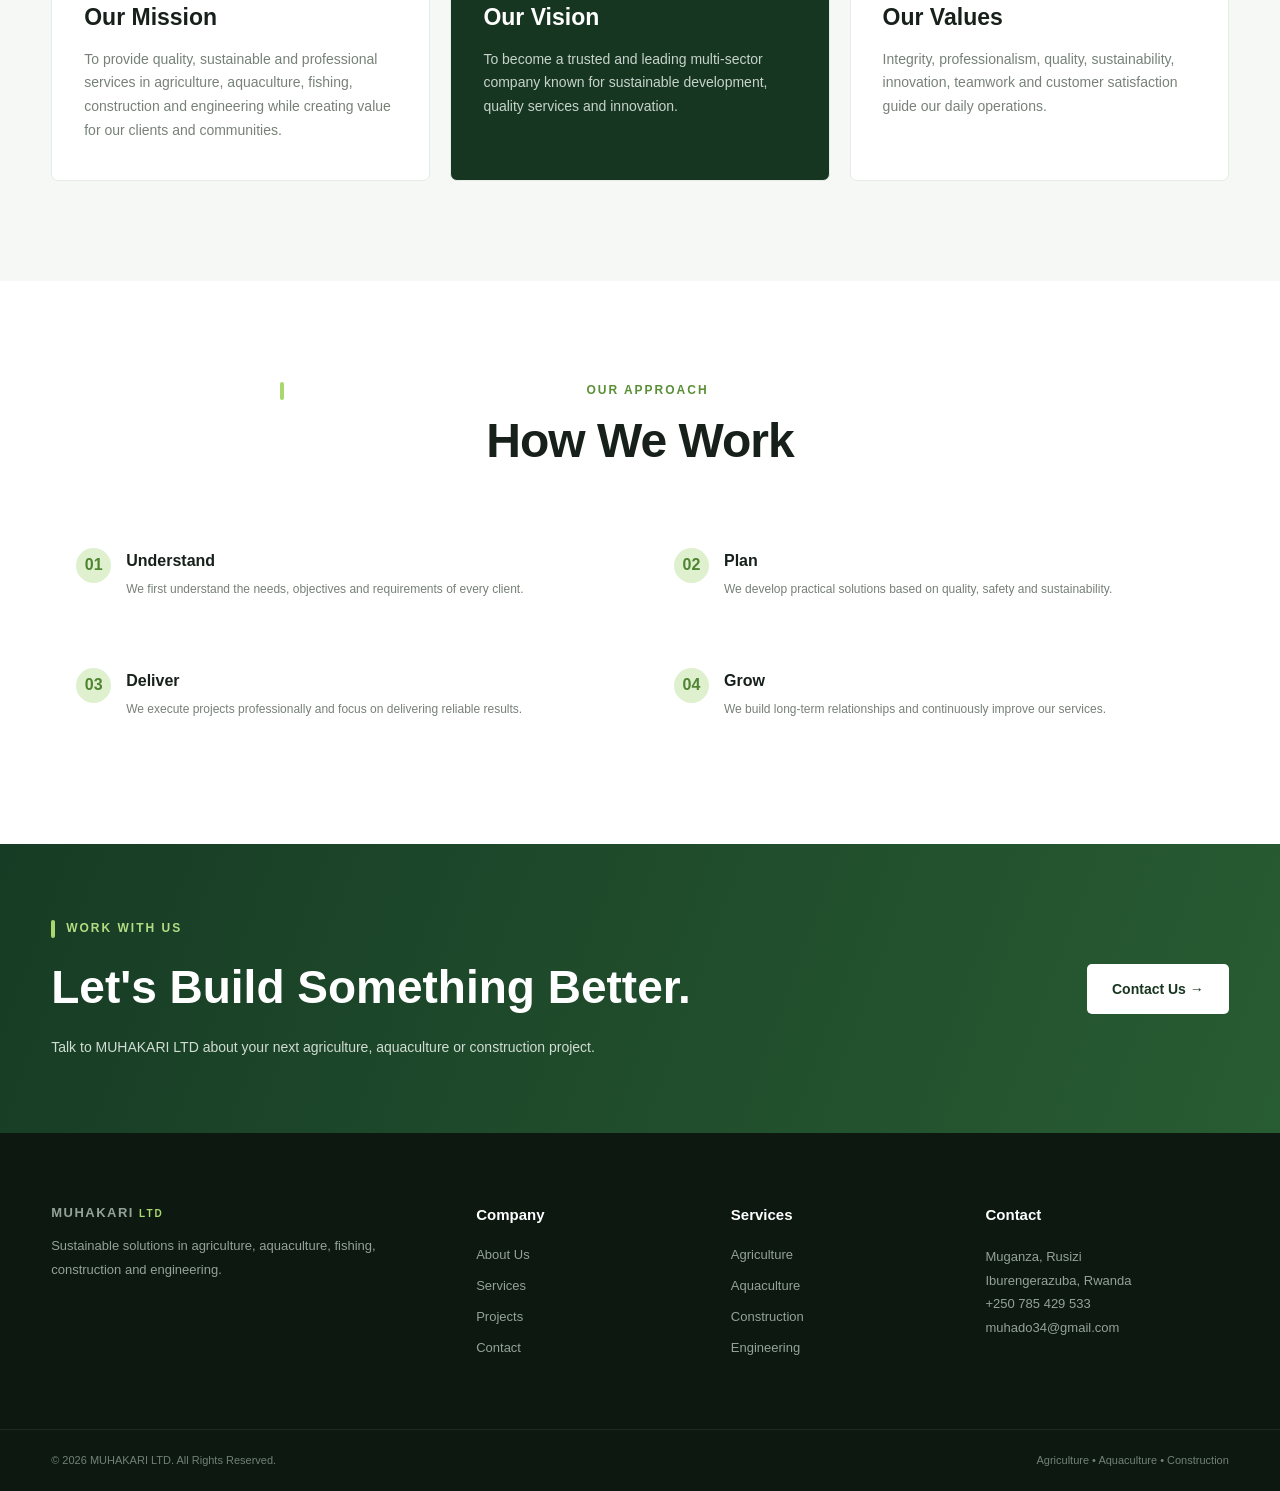
==== commit c612697f: "Update MUHAKARI LTD" ====
--- a/about.html
+++ b/about.html
@@ -74,7 +74,7 @@
                 <div class="image-box">
 
                     <img
-                        src="images/About.jpeg"
+                        src="images/about.jpeg"
                         alt="About MUHAKARI LTD"
                     >
 
